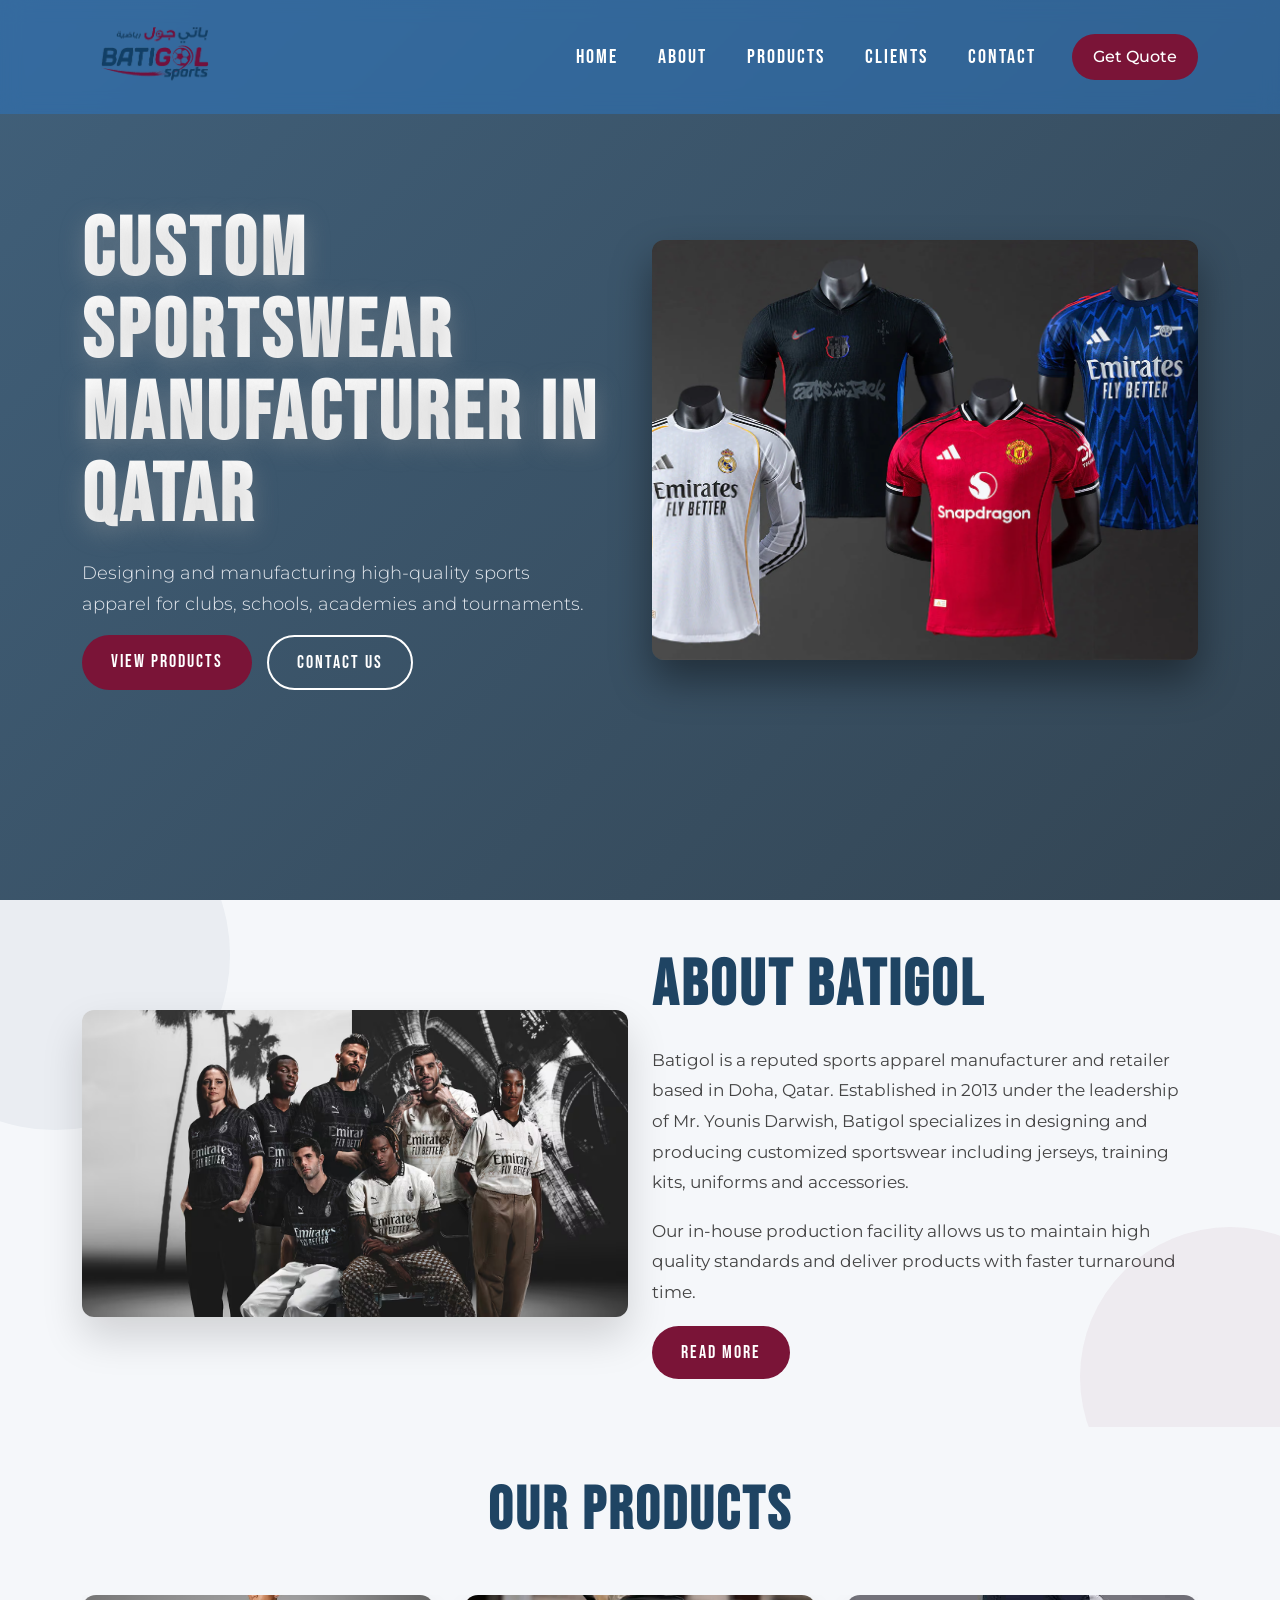
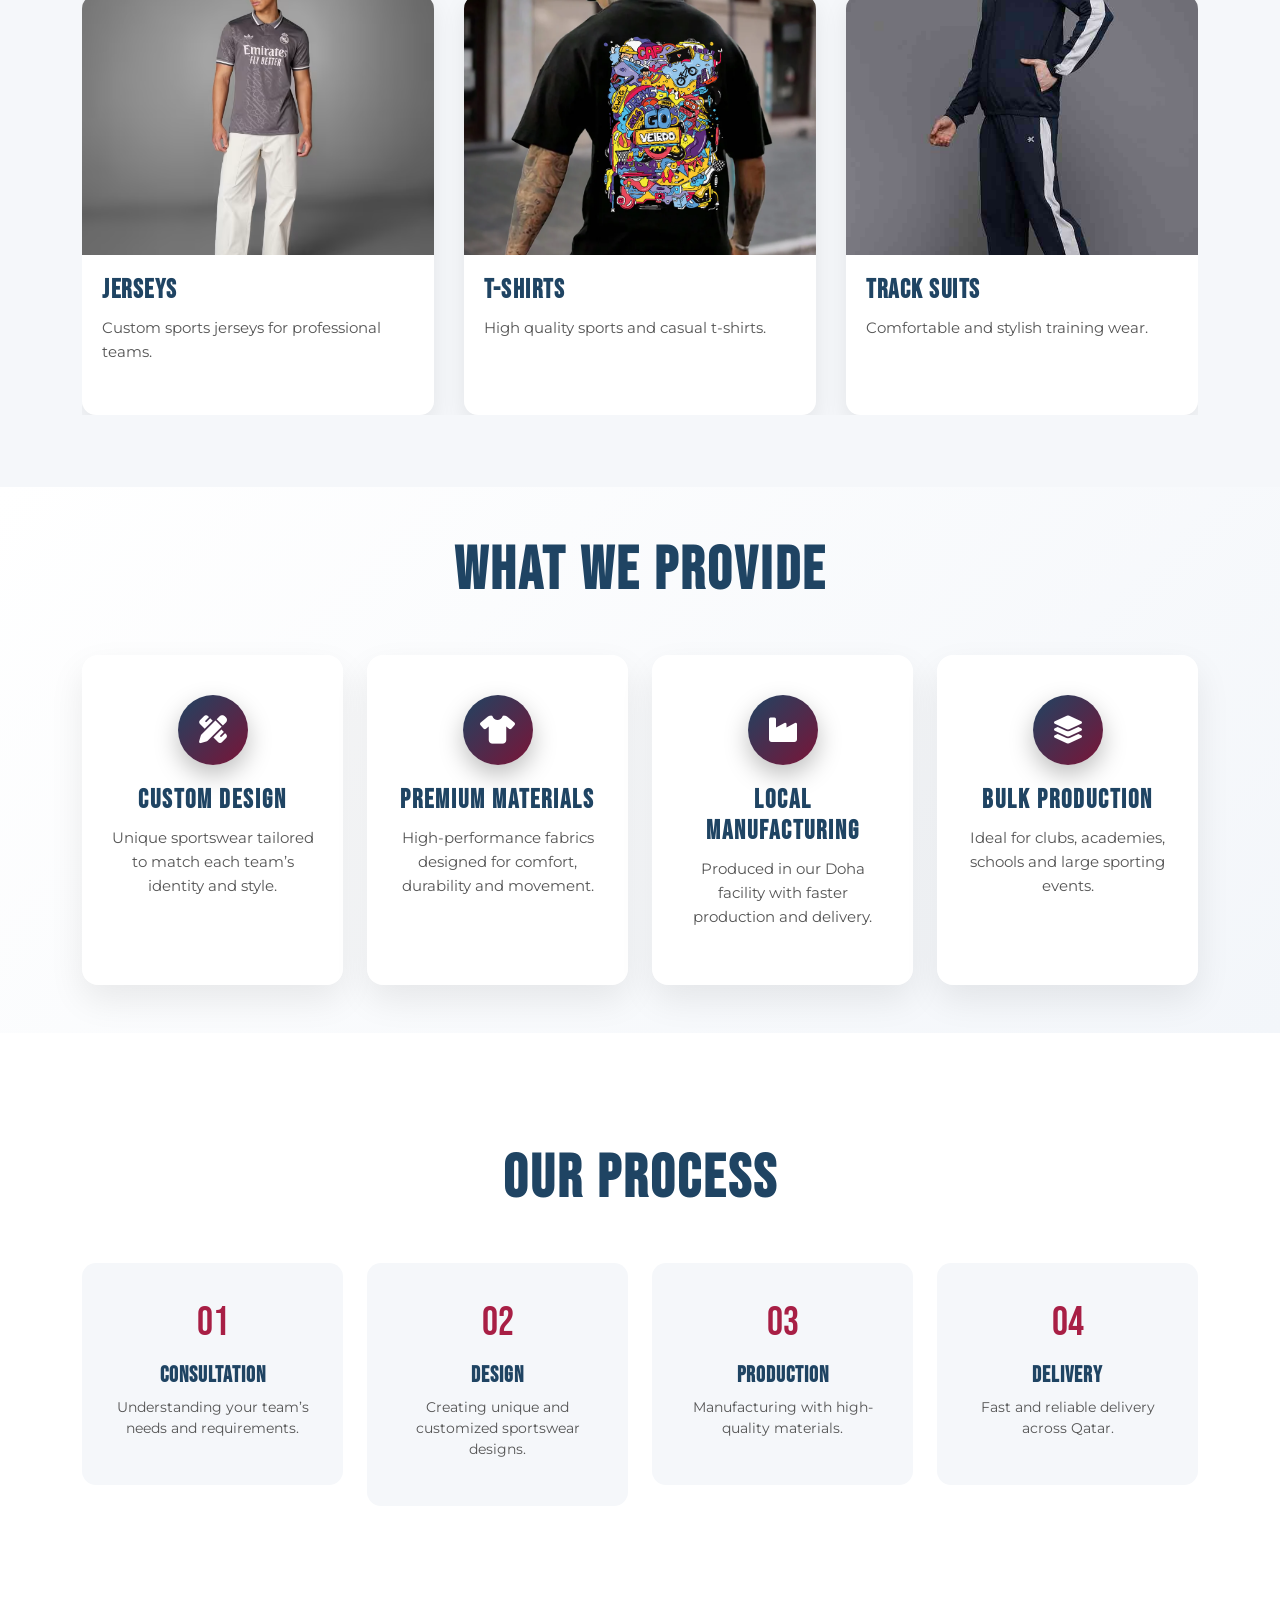
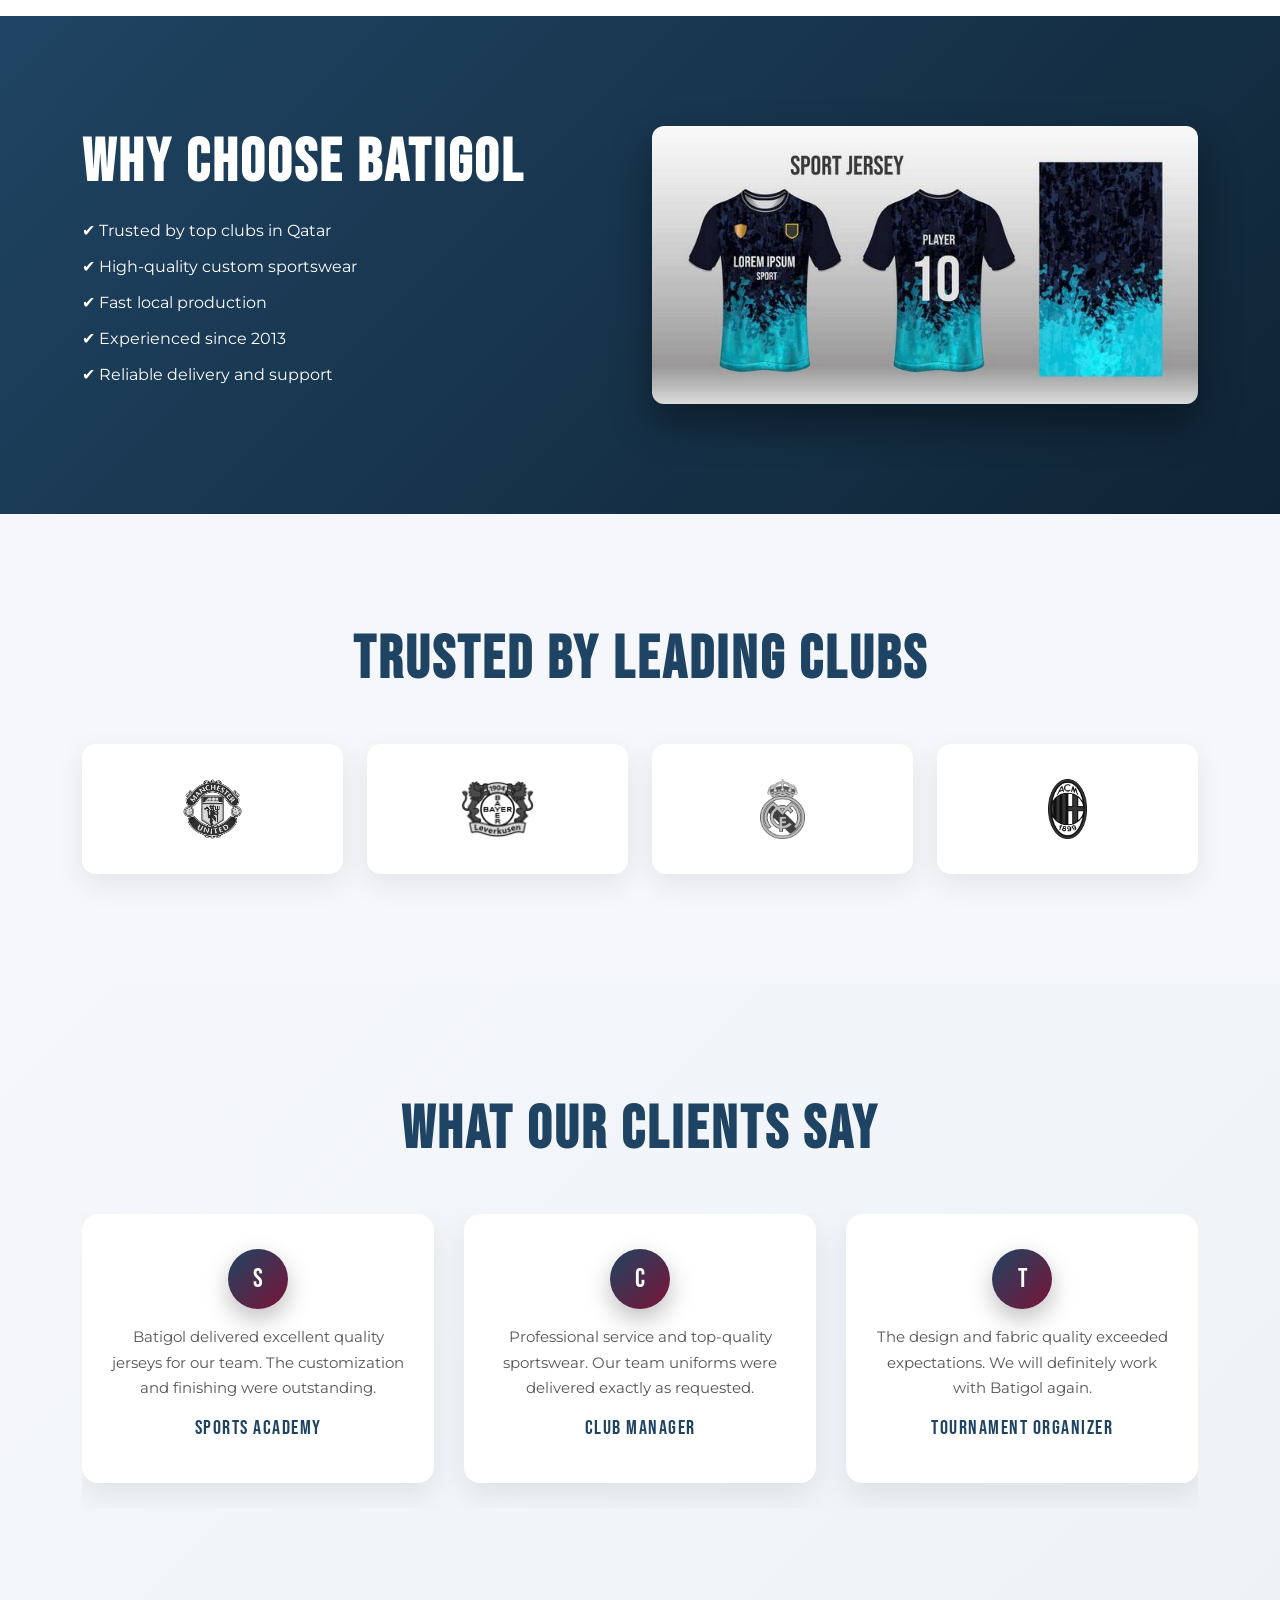
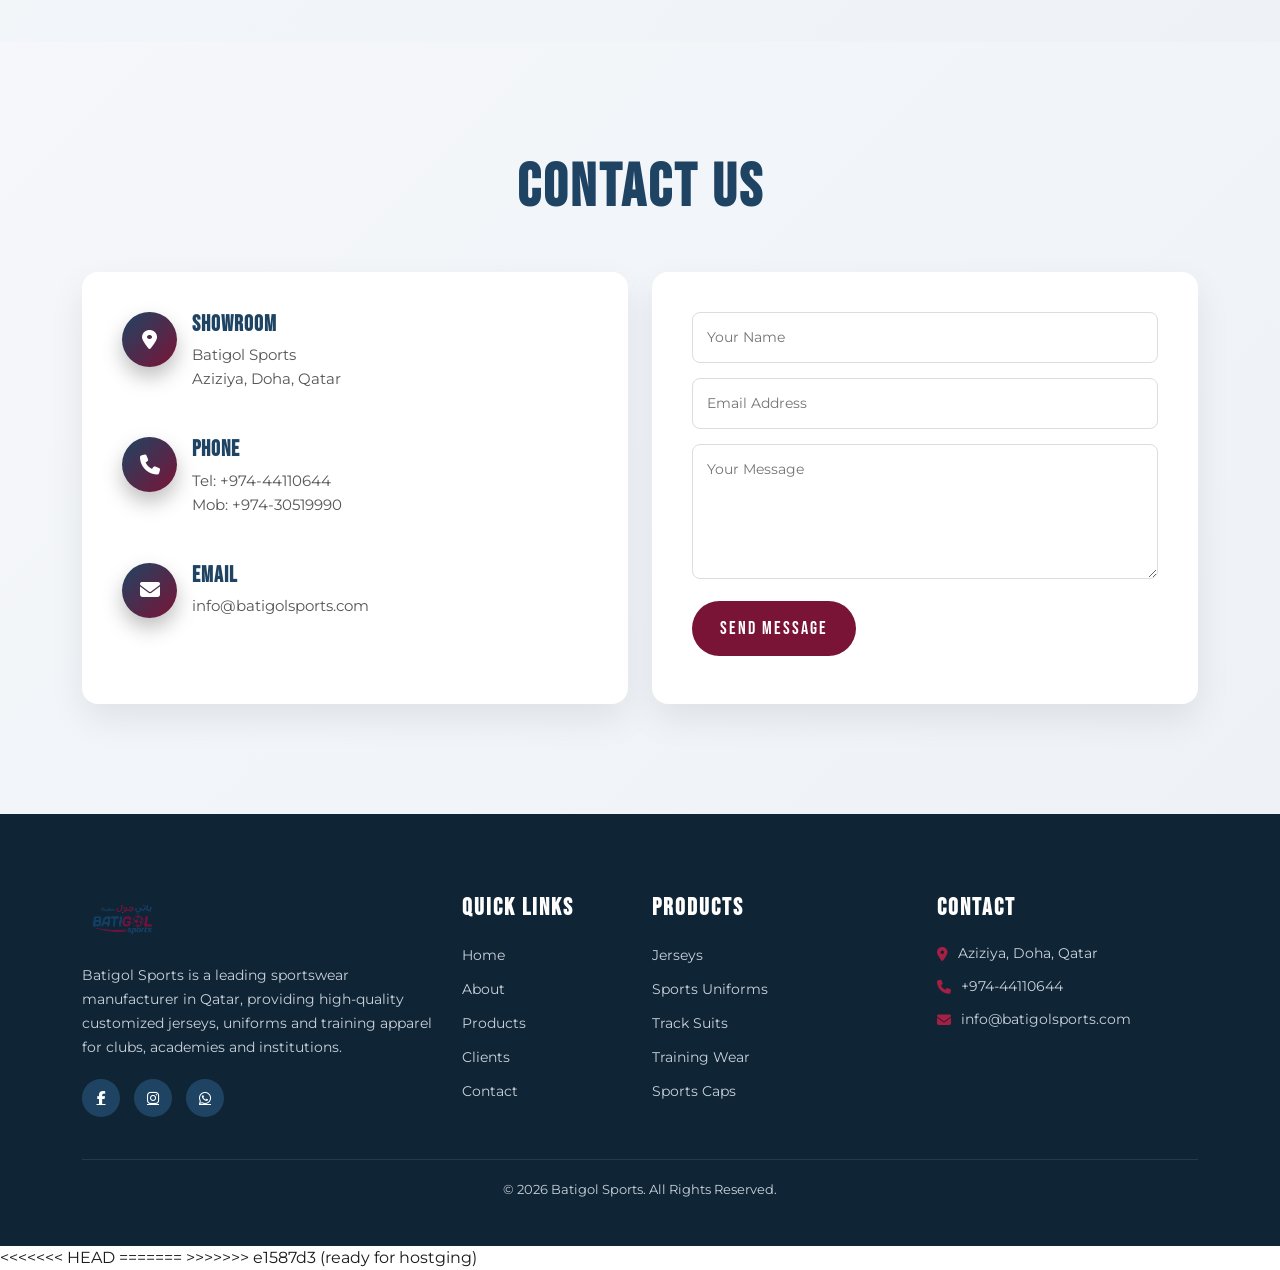
==== index.html @ 864acc71 "full website upload" ====
<!DOCTYPE html>
<html lang="en">

<head>
    <meta charset="UTF-8">
    <meta name="viewport" content="width=device-width, initial-scale=1.0">
    <title>Batigol Sports</title>

    <link href="https://cdn.jsdelivr.net/npm/bootstrap@5.3.2/dist/css/bootstrap.min.css" rel="stylesheet">
    <link href="https://unpkg.com/aos@2.3.4/dist/aos.css" rel="stylesheet">
    <link rel="stylesheet" href="index.css">
    <link rel="stylesheet" href="https://cdnjs.cloudflare.com/ajax/libs/font-awesome/6.5.0/css/all.min.css">
    <link rel="stylesheet" href="https://cdnjs.cloudflare.com/ajax/libs/OwlCarousel2/2.3.4/assets/owl.carousel.min.css">
<link rel="stylesheet" href="https://cdnjs.cloudflare.com/ajax/libs/OwlCarousel2/2.3.4/assets/owl.theme.default.min.css">
    <link href="https://fonts.googleapis.com/css2?family=Bebas+Neue&family=Montserrat:wght@300;400;500;600&display=swap" rel="stylesheet">
</head>

<body>

    <nav class="navbar navbar-expand-lg navbar-dark fixed-top custom-navbar">

	<div class="container">

		<a class="navbar-brand" href="#">
			<img src="images/batigol-logo.png" alt="Batigol Sports" class="logo">
		</a>

		<button class="navbar-toggler" type="button" data-bs-toggle="collapse" data-bs-target="#navMenu">
			<span class="navbar-toggler-icon"></span>
		</button>

		<div class="collapse navbar-collapse" id="navMenu">

			<ul class="navbar-nav ms-auto align-items-lg-center">

				<li class="nav-item">
					<a class="nav-link" href="index.html">Home</a>
				</li>

				<li class="nav-item">
					<a class="nav-link" href="about.html">About</a>
				</li>

				<li class="nav-item">
					<a class="nav-link" href="products.html">Products</a>
				</li>

				<li class="nav-item">
					<a class="nav-link" href="clients.html">Clients</a>
				</li>

				<li class="nav-item">
					<a class="nav-link" href="contact.html">Contact</a>
				</li>

				<li class="nav-item ms-lg-3">
					<a class="btn quote-btn" href="products.html">Get Quote</a>
				</li>

			</ul>

		</div>

	</div>

</nav>



<section class="hero">

	<div class="hero-overlay"></div>

	<div class="container hero-container">

		<div class="row align-items-center">

			<div class="col-lg-6 hero-text" data-aos="fade-right">

				<h1>Custom Sportswear Manufacturer in Qatar</h1>

				<p>
					Designing and manufacturing high-quality sports apparel
					for clubs, schools, academies and tournaments.
				</p>

				<div class="hero-buttons">
					<a class="btn hero-btn">View Products</a>
					<a class="btn hero-btn-outline">Contact Us</a>
				</div>

			</div>

			<div class="col-lg-6 hero-slider" data-aos="fade-left">

				<div class="slider">

					<img src="images/jersey1.webp" class="slide active">
					<img src="images/jersey2.jpg" class="slide">
					<img src="images/jersey3.jpg" class="slide">

				</div>

			</div>

		</div>

	</div>

</section>

 <section class="about py-5">

	<div class="container">

		<div class="row align-items-center">

			<div class="col-lg-6 about-image" data-aos="fade-right">

				<div class="image-wrapper">
					<img src="images/about.avif" class="img-fluid">
				</div>

			</div>

			<div class="col-lg-6 about-content" data-aos="fade-left">

				<h2 class="about-title">About Batigol</h2>

				<p>
					Batigol is a reputed sports apparel manufacturer and retailer
					based in Doha, Qatar. Established in 2013 under the leadership
					of Mr. Younis Darwish, Batigol specializes in designing and
					producing customized sportswear including jerseys, training
					kits, uniforms and accessories.
				</p>

				<p>
					Our in-house production facility allows us to maintain high
					quality standards and deliver products with faster turnaround time.
				</p>

				<a class="btn about-btn">Read More</a>

			</div>

		</div>

	</div>

</section>
 <section class="products py-5">

	<div class="container">

		<h2 class="products-title text-center mb-5" data-aos="fade-up">
			Our Products
		</h2>

		<div class="owl-carousel products-carousel">

			<div class="product-card">
				<img src="images/jersy.avif">
				<div class="product-info">
					<h5>Jerseys</h5>
					<p>Custom sports jerseys for professional teams.</p>
				</div>
			</div>

			<div class="product-card">
				<img src="images/tshirt.webp">
				<div class="product-info">
					<h5>T-Shirts</h5>
					<p>High quality sports and casual t-shirts.</p>
				</div>
			</div>

			<div class="product-card">
				<img src="images/tracksuits.jpg">
				<div class="product-info">
					<h5>Track Suits</h5>
					<p>Comfortable and stylish training wear.</p>
				</div>
			</div>

			<div class="product-card">
				<img src="images/caps.webp">
				<div class="product-info">
					<h5>Caps</h5>
					<p>Stylish sports caps for teams and events.</p>
				</div>
			</div>

			<div class="product-card">
				<img src="images/trainingwear.webp">
				<div class="product-info">
					<h5>Training Wear</h5>
					<p>Performance training gear for athletes.</p>
				</div>
			</div>

			<div class="product-card">
				<img src="images/uniform.jpg">
				<div class="product-info">
					<h5>Sports Uniforms</h5>
					<p>Fully customized uniforms for clubs and schools.</p>
				</div>
			</div>

		</div>

	</div>

</section>

 <section class="services py-5">

	<div class="container">

		<h2 class="services-title text-center mb-5" data-aos="fade-up">What We Provide</h2>

		<div class="row g-4">

			<div class="col-lg-3 col-md-6" data-aos="zoom-in">
				<div class="service-card">

					<div class="service-icon">
						<i class="fa-solid fa-pencil-ruler"></i>
					</div>

					<h5>Custom Design</h5>

					<p>
						Unique sportswear tailored to match each team’s
						identity and style.
					</p>

				</div>
			</div>


			<div class="col-lg-3 col-md-6" data-aos="zoom-in" data-aos-delay="100">
				<div class="service-card">

					<div class="service-icon">
						<i class="fa-solid fa-shirt"></i>
					</div>

					<h5>Premium Materials</h5>

					<p>
						High-performance fabrics designed for comfort,
						durability and movement.
					</p>

				</div>
			</div>


			<div class="col-lg-3 col-md-6" data-aos="zoom-in" data-aos-delay="200">
				<div class="service-card">

					<div class="service-icon">
						<i class="fa-solid fa-industry"></i>
					</div>

					<h5>Local Manufacturing</h5>

					<p>
						Produced in our Doha facility with faster
						production and delivery.
					</p>

				</div>
			</div>


			<div class="col-lg-3 col-md-6" data-aos="zoom-in" data-aos-delay="300">
				<div class="service-card">

					<div class="service-icon">
						<i class="fa-solid fa-layer-group"></i>
					</div>

					<h5>Bulk Production</h5>

					<p>
						Ideal for clubs, academies, schools and
						large sporting events.
					</p>

				</div>
			</div>

		</div>

	</div>

</section>



<section class="process">

	<div class="container">

		<h2 class="process-title text-center mb-5" data-aos="fade-up">
			Our Process
		</h2>

		<div class="row g-4 text-center">

			<div class="col-lg-3 col-md-6" data-aos="fade-up">
				<div class="process-step">
					<div class="step-number">01</div>
					<h5>Consultation</h5>
					<p>Understanding your team’s needs and requirements.</p>
				</div>
			</div>

			<div class="col-lg-3 col-md-6" data-aos="fade-up" data-aos-delay="100">
				<div class="process-step">
					<div class="step-number">02</div>
					<h5>Design</h5>
					<p>Creating unique and customized sportswear designs.</p>
				</div>
			</div>

			<div class="col-lg-3 col-md-6" data-aos="fade-up" data-aos-delay="200">
				<div class="process-step">
					<div class="step-number">03</div>
					<h5>Production</h5>
					<p>Manufacturing with high-quality materials.</p>
				</div>
			</div>

			<div class="col-lg-3 col-md-6" data-aos="fade-up" data-aos-delay="300">
				<div class="process-step">
					<div class="step-number">04</div>
					<h5>Delivery</h5>
					<p>Fast and reliable delivery across Qatar.</p>
				</div>
			</div>

		</div>

	</div>

</section>
<section class="why-us">

	<div class="container">

		<div class="row align-items-center">

			<div class="col-lg-6" data-aos="fade-right">

				<h2 class="why-title">Why Choose Batigol</h2>

				<ul class="why-list">

					<li>✔ Trusted by top clubs in Qatar</li>
					<li>✔ High-quality custom sportswear</li>
					<li>✔ Fast local production</li>
					<li>✔ Experienced since 2013</li>
					<li>✔ Reliable delivery and support</li>

				</ul>

			</div>

			<div class="col-lg-6" data-aos="fade-left">

				<img src="images/why.jpg" class="img-fluid why-img">

			</div>

		</div>

	</div>

</section>


<section class="clients">

	<div class="container">

		<h2 class="clients-title text-center mb-5" data-aos="fade-up">
			Trusted By Leading Clubs
		</h2>

		<div class="row g-md-4 g-2 justify-content-center">

			<div class="col-lg-3 col-md-4 col-6" data-aos="zoom-in">
				<div class="client-card">
					<img src="images/mun.png" alt="Al Sadd">
				</div>
			</div>

			<div class="col-lg-3 col-md-4 col-6" data-aos="zoom-in" data-aos-delay="100">
				<div class="client-card">
					<img src="images/blksn.png" alt="Al Rayyan">
				</div>
			</div>

			<div class="col-lg-3 col-md-4 col-6" data-aos="zoom-in" data-aos-delay="200">
				<div class="client-card">
					<img src="images/rma.webp" alt="Al Hilal">
				</div>
			</div>

			<div class="col-lg-3 col-md-4 col-6" data-aos="zoom-in" data-aos-delay="300">
				<div class="client-card">
					<img src="images/acm.png" alt="Al Khor">
				</div>
			</div>

		</div>

	</div>

</section>



<section class="testimonials">

	<div class="container">

		<h2 class="testimonials-title text-center mb-5" data-aos="fade-up">
			What Our Clients Say
		</h2>

		<div class="owl-carousel testimonials-carousel">

			<div class="testimonial-card">
				<div class="profile">S</div>
				<p>
					Batigol delivered excellent quality jerseys for our team.
					The customization and finishing were outstanding.
				</p>
				<h6>Sports Academy</h6>
			</div>

			<div class="testimonial-card">
				<div class="profile">C</div>
				<p>
					Professional service and top-quality sportswear.
					Our team uniforms were delivered exactly as requested.
				</p>
				<h6>Club Manager</h6>
			</div>

			<div class="testimonial-card">
				<div class="profile">T</div>
				<p>
					The design and fabric quality exceeded expectations.
					We will definitely work with Batigol again.
				</p>
				<h6>Tournament Organizer</h6>
			</div>

			<div class="testimonial-card">
				<div class="profile">A</div>
				<p>
					Fast production and great communication throughout
					the process. Our academy jerseys look amazing.
				</p>
				<h6>Academy Director</h6>
			</div>

			<div class="testimonial-card">
				<div class="profile">F</div>
				<p>
					Batigol understands what athletes need. Comfortable
					and durable sportswear for competitive teams.
				</p>
				<h6>Football Coach</h6>
			</div>

			<div class="testimonial-card">
				<div class="profile">S</div>
				<p>
					Excellent customization options and high quality
					materials. Highly recommended for sports teams.
				</p>
				<h6>School Sports Coordinator</h6>
			</div>

		</div>

	</div>

</section>



    <section class="contact-section">

	<div class="container">

		<h2 class="contact-title text-center mb-5" data-aos="fade-up">
			Contact Us
		</h2>

		<div class="row g-md-4 g-2 align-items-stretch">

			<div class="col-lg-6" data-aos="fade-right">

				<div class="contact-info">

					<div class="contact-item">
						<div class="contact-icon">
							<i class="fa-solid fa-location-dot"></i>
						</div>

						<div>
							<h5>Showroom</h5>
							<p>
								Batigol Sports<br>
								Aziziya, Doha, Qatar
							</p>
						</div>
					</div>


					<div class="contact-item">
						<div class="contact-icon">
							<i class="fa-solid fa-phone"></i>
						</div>

						<div>
							<h5>Phone</h5>
							<p>
								Tel: +974-44110644<br>
								Mob: +974-30519990
							</p>
						</div>
					</div>


					<div class="contact-item">
						<div class="contact-icon">
							<i class="fa-solid fa-envelope"></i>
						</div>

						<div>
							<h5>Email</h5>
							<p>info@batigolsports.com</p>
						</div>
					</div>

				</div>

			</div>



			<div class="col-lg-6" data-aos="fade-left">

				<div class="contact-form">

					<form>

						<input type="text" placeholder="Your Name" required>

						<input type="email" placeholder="Email Address" required>

						<textarea rows="5" placeholder="Your Message"></textarea>

						<button type="submit" class="contact-btn">
							Send Message
						</button>

					</form>

				</div>

			</div>

		</div>

	</div>

</section>




<footer class="site-footer">

	<div class="container">

		<div class="row g-4">

			<div class="col-lg-4 col-md-6">

				<div class="footer-brand">

					<img src="images/batigol-logo.png" class="footer-logo">

					<p>
						Batigol Sports is a leading sportswear manufacturer in Qatar,
						providing high-quality customized jerseys, uniforms and
						training apparel for clubs, academies and institutions.
					</p>

					<div class="footer-social">

						<a href="#"><i class="fa-brands fa-facebook-f"></i></a>
						<a href="#"><i class="fa-brands fa-instagram"></i></a>
						<a href="#"><i class="fa-brands fa-whatsapp"></i></a>

					</div>

				</div>

			</div>



			<div class="col-lg-2 col-md-6">

				<h4 class="footer-title">Quick Links</h4>

				<ul class="footer-links">

					<li><a href="#">Home</a></li>
					<li><a href="#">About</a></li>
					<li><a href="#">Products</a></li>
					<li><a href="#">Clients</a></li>
					<li><a href="#">Contact</a></li>

				</ul>

			</div>



			<div class="col-lg-3 col-md-6">

				<h4 class="footer-title">Products</h4>

				<ul class="footer-links">

					<li><a href="#">Jerseys</a></li>
					<li><a href="#">Sports Uniforms</a></li>
					<li><a href="#">Track Suits</a></li>
					<li><a href="#">Training Wear</a></li>
					<li><a href="#">Sports Caps</a></li>

				</ul>

			</div>



			<div class="col-lg-3 col-md-6">

				<h4 class="footer-title">Contact</h4>

				<ul class="footer-contact">

					<li>
						<i class="fa-solid fa-location-dot"></i>
						Aziziya, Doha, Qatar
					</li>

					<li>
						<i class="fa-solid fa-phone"></i>
						+974-44110644
					</li>

					<li>
						<i class="fa-solid fa-envelope"></i>
						info@batigolsports.com
					</li>

				</ul>

			</div>

		</div>



		<div class="footer-bottom">

			<p>
				© 2026 Batigol Sports. All Rights Reserved.
			</p>

		</div>

	</div>

</footer>





<<<<<<< HEAD

=======
>>>>>>> e1587d3 (ready for hostging)
<script>

	let lastScroll = 0;
	const navbar = document.querySelector(".custom-navbar");

	window.addEventListener("scroll", () => {

		let currentScroll = window.pageYOffset;

		// Add background on scroll
		if(currentScroll > 50){
			navbar.classList.add("scrolled");
		}else{
			navbar.classList.remove("scrolled");
		}

		// Only hide navbar on desktop
		if(window.innerWidth > 992){

			if(currentScroll > lastScroll){
				navbar.style.top = "-100px";
			}else{
				navbar.style.top = "0";
			}

		}else{
			// Always show navbar on mobile
			navbar.style.top = "0";
		}

		lastScroll = currentScroll;

	});

</script>
<script src="https://unpkg.com/aos@2.3.4/dist/aos.js"></script>
<script src="https://code.jquery.com/jquery-3.6.0.min.js"></script>
<script src="https://cdn.jsdelivr.net/npm/bootstrap@5.3.3/dist/js/bootstrap.bundle.min.js"></script>


<script src="https://cdnjs.cloudflare.com/ajax/libs/OwlCarousel2/2.3.4/owl.carousel.min.js"></script>

<script src="index.js"></script>
<script>
AOS.init({
duration:1000,
once:true
});
</script>

</body>

</html>
---- index.css ----
html{
scroll-behavior:smooth;
}
body{
animation:fadein 1s ease;
overflow-x: hidden;
}

@keyframes fadein{
from{opacity:0}
to{opacity:1}
}
body{
	font-family:'Montserrat',sans-serif;
	color:#1a1a1a;
}

h1,h2,h3,h4,h5{
	font-family:'Poppins',sans-serif;
	font-weight:700;
	letter-spacing:0.5px;
}

/* nav */



/* Fix navbar toggler visibility */
.navbar-toggler {
    border-color: rgba(255, 255, 255, 0.6);
}

.navbar-toggler-icon {
    background-image: url("data:image/svg+xml,%3csvg xmlns='http://www.w3.org/2000/svg' viewBox='0 0 30 30'%3e%3cpath stroke='rgba%28255,255,255,0.9%29' stroke-linecap='round' stroke-miterlimit='10' stroke-width='2' d='M4 7h22M4 15h22M4 23h22'/%3e%3c/svg%3e");
}

.navbar-toggler:focus {
    box-shadow: 0 0 0 2px rgba(168, 31, 69, 0.5);
    outline: none;
}

.custom-navbar{
	padding:2px 0;
	background:rgba(44, 118, 192, 0.53);
	backdrop-filter:blur(10px);
	transition:top 0.4s ease, background 0.3s ease;
	position:fixed;
	width:100%;
	z-index:1000;
	top:0;
}

.logo{
	height:100px;
	width:auto;
	transition:0.3s ease;
}

@media (max-width:992px){
	.logo{
		height:55px;
	}
	nav{
		width: 100vw !important;
	}
}

@media (max-width:576px){
	.logo{
		height:45px;
	}
}
@media (max-width:992px){

	.navbar-nav{
		align-items:flex-start !important;
	}

	.nav-link{
		margin:10px 0;
		font-size:18px;
	}
}
.logo:hover{
	transform:scale(1.05);
}
.custom-navbar.scrolled{
	box-shadow:0 10px 30px rgba(0,0,0,0.25);
	background:#0f2435;
}

.nav-link{
	color:white !important;
	font-weight:500;
	margin:0 12px;
	position:relative;
	letter-spacing:0.5px;
}
.nav-link{
	font-family:'Bebas Neue',sans-serif;
	font-size:20px;
	letter-spacing:2px;
}
.hero-btn,
.hero-btn-outline{
	font-family:'Bebas Neue',sans-serif;
	font-size:18px;
	letter-spacing:2px;
	padding:14px 32px;
}
@media (max-width:992px){

	.hero-text h1{
		font-size:52px;
		letter-spacing:2px;
	}

	.hero-text p{
		font-size:16px;
	}

}
.nav-link::after{
	content:"";
	position:absolute;
	width:0%;
	height:2px;
	left:50%;
	bottom:-6px;
	background:#A81F45;
	transition:all 0.35s ease;
	transform:translateX(-50%);
}

.nav-link:hover::after{
	width:100%;
}

.nav-link:hover{
	color:#A81F45 !important;
}

.quote-btn{
	background:#7A1437;
	color:white;
	padding:10px 20px;
	border-radius:30px;
	font-weight:500;
	transition:0.3s;
}

.quote-btn:hover{
	background:#A81F45;
	transform:translateY(-2px);
	box-shadow:0 8px 20px rgba(0,0,0,0.25);
}

/* her0 */

.hero{
	height:100vh;
	background:url("images/stadium.jpg") center/cover no-repeat;
	position:relative;
	display:flex;
	align-items:center;
	color:white;
	overflow:hidden;
}

@media (max-width:768px) {
	.hero{
	height:100%;


	padding-top: 6rem;
	padding-bottom: 2rem;

	}
	
}

.hero-overlay{
	position:absolute;
	inset:0;
	background:linear-gradient(135deg,#1F4463,#0f2435);
	opacity:0.85;
}

.hero-container{
	position:relative;
	z-index:2;
}

.hero-text h1{
	font-family:'Bebas Neue',sans-serif;
	font-size:82px;
	letter-spacing:4px;
	line-height:1;
	margin-bottom:20px;
	background:linear-gradient(90deg,#ffffff,#ffffff);
	-webkit-background-clip:text;
	-webkit-text-fill-color:transparent;
	text-shadow:0 8px 25px rgba(163, 163, 163, 0.4);
}
.hero-text p{
	font-size:18px;
	line-height:1.7;
	color:#e4e8ee;
	max-width:520px;
	font-weight:300;
}
.hero-buttons{
	display:flex;
	gap:15px;
}

.hero-btn{
	background:#7A1437;
	color:white;
	padding:12px 28px;
	border-radius:30px;
	transition:0.3s;
}

.hero-btn:hover{
	background:#A81F45;
	transform:translateY(-3px);
}

.hero-btn-outline{
	border:2px solid white;
	padding:12px 28px;
	border-radius:30px;
	color:white;
}

.hero-btn-outline:hover{
	background:white;
	color:#1F4463;
}

/* Slider */

.hero-slider{
	position:relative;
	height:420px;
}

.slider{
	position:relative;
	height:100%;
}

.slide{
	position:absolute;
	width:100%;
	height:100%;
	object-fit:cover;
	border-radius:12px;
	opacity:0;
	transform:translateX(100px);
	transition:all 1s ease;
	box-shadow:0 20px 40px rgba(0,0,0,0.4);
}

.slide.active{
	opacity:1;
	transform:translateX(0);
}

/* Mobile */

@media (max-width:992px){

	.hero-text{
		text-align:center;
		margin-bottom:40px;
	}

	.hero-text h1{
		font-size:36px;
	}

	.hero-buttons{
		justify-content:center;
	}

	.hero-slider{
		height:320px;
	}

}

.about{
	background:#F5F7FA;
	position:relative;
	overflow:hidden;
	padding:100px 0;
}

.about::before{
	content:"";
	position:absolute;
	width:350px;
	height:350px;
	background:#1F4463;
	opacity:0.05;
	border-radius:50%;
	top:-120px;
	left:-120px;
}

.about::after{
	content:"";
	position:absolute;
	width:300px;
	height:300px;
	background:#7A1437;
	opacity:0.05;
	border-radius:50%;
	bottom:-100px;
	right:-100px;
}

/* Heading */

.about-title{
	font-family:'Bebas Neue',sans-serif;
	font-size:64px;
	letter-spacing:3px;
	color:#1F4463;
	margin-bottom:20px;
}

/* Paragraph */

.about-content p{
	font-family:'Montserrat',sans-serif;
	font-size:17px;
	line-height:1.8;
	color:#444;
	margin-bottom:18px;
}

/* Button */

.about-btn{
	background:#7A1437;
	color:white;
	padding:12px 28px;
	border-radius:30px;
	font-family:'Bebas Neue',sans-serif;
	letter-spacing:2px;
	font-size:18px;
	transition:0.3s;
}

.about-btn:hover{
	background:#A81F45;
	transform:translateY(-3px);
	box-shadow:0 10px 25px rgba(0,0,0,0.2);
}

/* Image styling */

.image-wrapper{
	position:relative;
	border-radius:12px;
	overflow:hidden;
	box-shadow:0 20px 40px rgba(0,0,0,0.15);
}

.image-wrapper img{
	width:100%;
	transition:0.5s;
}

.image-wrapper:hover img{
	transform:scale(1.08);
}

/* Decorative frame */

.image-wrapper::before{
	content:"";
	position:absolute;
	border:4px solid #7A1437;
	width:100%;
	height:100%;
	top:15px;
	left:15px;
	z-index:-1;
	border-radius:12px;
}

/* Responsive */

@media (max-width:992px){

	.about-title{
		font-size:48px;
		text-align:center;
	}

	.about-content{
		text-align:center;
		margin-top:30px;
	}

}
.products{
	background:#F5F7FA;
	padding:110px 0;
	overflow:hidden;
}

.products-title{
	font-family:'Bebas Neue',sans-serif;
	font-size:60px;
	letter-spacing:3px;
	color:#1F4463;
}

.products-slider{
	width:100%;
	overflow:hidden;
}
.products-carousel .item{
	height:100%;
}

.product-card{
	background:white;
	border-radius:14px;
	overflow:hidden;
	height:420px;
	box-shadow:0 10px 25px rgba(0,0,0,0.08);
	transition:all 0.4s ease;
}

.product-card:hover{
	transform:translateY(-12px);
	box-shadow:0 25px 50px rgba(0,0,0,0.18);
}

.product-card img{
	width:100%;
	height:260px;
	object-fit:cover;
}

.product-info{
	padding:20px;
}

.product-info h5{
	font-family:'Bebas Neue',sans-serif;
	font-size:26px;
	letter-spacing:1.5px;
	color:#1F4463;
}

.product-info p{
	font-family:'Montserrat',sans-serif;
	font-size:15px;
	color:#555;
	line-height:1.6;
}
.products-track{
	display:flex;
	gap:30px;
	transition:transform 0.8s ease;
}

.product-card{
	min-width:calc(33.333% - 20px);
	background:white;
	border-radius:14px;
	overflow:hidden;
	height:420px;
	box-shadow:0 10px 25px rgba(0,0,0,0.08);
	transition:all 0.4s ease;
	position:relative;
}

.product-card:hover{
	transform:translateY(-12px);
	box-shadow:0 25px 50px rgba(0,0,0,0.18);
}

.product-card img{
	width:100%;
	height:260px;
	object-fit:cover;
	transition:0.5s;
}

.product-card:hover img{
	transform:scale(1.08);
}

.product-info{
	padding:20px;
}

.product-info h5{
	font-family:'Bebas Neue',sans-serif;
	font-size:26px;
	letter-spacing:1.5px;
	color:#1F4463;
	margin-bottom:10px;
}

.product-info p{
	font-family:'Montserrat',sans-serif;
	font-size:15px;
	color:#555;
	line-height:1.6;
}

/* decorative glow */

.product-card::after{
	content:"";
	position:absolute;
	width:150px;
	height:150px;
	background:#7A1437;
	filter:blur(90px);
	opacity:0;
	right:-40px;
	top:-40px;
	transition:0.4s;
}

.product-card:hover::after{
	opacity:0.35;
}
@media (max-width:992px){

	.product-card{
		min-width:calc(50% - 15px);
		height:400px;
	}

}

@media (max-width:576px){

	.product-card{
		min-width:100%;
		height:380px;
	}

	.products-title{
		font-size:42px;
	}

}

/* service s */
.services{
	background:linear-gradient(135deg,#ffffff,#f3f6fa);
	padding:110px 0;
	position:relative;
	overflow:hidden;
}

.services-title{
	font-family:'Bebas Neue',sans-serif;
	font-size:60px;
	letter-spacing:3px;
	color:#1F4463;
}

.service-card{
	background:white;
	padding:40px 25px;
	border-radius:16px;
	text-align:center;
	height:100%;
	position:relative;
	box-shadow:0 15px 35px rgba(0,0,0,0.08);
	transition:all 0.4s ease;
	overflow:hidden;
}

.service-card:hover{
	transform:translateY(-12px);
	box-shadow:0 25px 55px rgba(0,0,0,0.18);
}

/* icon */

.service-icon{
	width:70px;
	height:70px;
	margin:0 auto 20px auto;
	display:flex;
	align-items:center;
	justify-content:center;
	border-radius:50%;
	background:linear-gradient(135deg,#1F4463,#7A1437);
	color:white;
	font-size:28px;
	box-shadow:0 10px 25px rgba(0,0,0,0.25);
	transition:0.4s;
}

.service-card:hover .service-icon{
	transform:rotate(10deg) scale(1.1);
}

/* title */

.service-card h5{
	font-family:'Bebas Neue',sans-serif;
	font-size:26px;
	letter-spacing:2px;
	color:#1F4463;
	margin-bottom:10px;
}

/* text */

.service-card p{
	font-family:'Montserrat',sans-serif;
	font-size:15px;
	color:#555;
	line-height:1.6;
}

/* glow effect */

.service-card::after{
	content:"";
	position:absolute;
	width:160px;
	height:160px;
	background:#7A1437;
	filter:blur(90px);
	opacity:0;
	top:-50px;
	right:-50px;
	transition:0.4s;
}

.service-card:hover::after{
	opacity:0.35;
}

/* process  */
.process{
	padding:110px 0;
	background:#ffffff;
}

.process-title{
	font-family:'Bebas Neue',sans-serif;
	font-size:60px;
	letter-spacing:3px;
	color:#1F4463;
}

.process-step{
	padding:30px;
	border-radius:14px;
	background:#f5f7fa;
	transition:0.4s;
	position:relative;
}

.process-step:hover{
	transform:translateY(-10px);
	box-shadow:0 20px 40px rgba(0,0,0,0.15);
}

.step-number{
	font-family:'Bebas Neue',sans-serif;
	font-size:40px;
	color:#A81F45;
	margin-bottom:10px;
}

.process-step h5{
	font-family:'Bebas Neue',sans-serif;
	font-size:22px;
	letter-spacing:1px;
	color:#1F4463;
}

.process-step p{
	font-family:'Montserrat',sans-serif;
	font-size:14px;
	color:#555;
}
/* whyus  */
.why-us{
	padding:110px 0;
	background:linear-gradient(135deg,#1F4463,#0f2435);
	color:white;
}

.why-title{
	font-family:'Bebas Neue',sans-serif;
	font-size:60px;
	letter-spacing:3px;
	margin-bottom:20px;
}

.why-list{
	list-style:none;
	padding:0;
}

.why-list li{
	font-family:'Montserrat',sans-serif;
	font-size:16px;
	margin-bottom:12px;
}

.why-img{
	border-radius:12px;
	box-shadow:0 20px 40px rgba(0,0,0,0.4);
}

/* trusin */

.clients{
	background:#f5f7fa;
	padding:110px 0;
	position:relative;
	overflow:hidden;
}

.clients-title{
	font-family:'Bebas Neue',sans-serif;
	font-size:60px;
	letter-spacing:3px;
	color:#1F4463;
}

/* client cards */

.client-card{
	background:white;
	padding:35px;
	border-radius:14px;
	height:130px;
	display:flex;
	align-items:center;
	justify-content:center;
	box-shadow:0 10px 30px rgba(0,0,0,0.08);
	transition:all 0.4s ease;
	position:relative;
	overflow:hidden;
}

.client-card img{
	max-width:100%;
	max-height:60px;
	filter:grayscale(100%);
	transition:0.4s;
}

/* hover effects */

.client-card:hover{
	transform:translateY(-10px);
	box-shadow:0 20px 45px rgba(0,0,0,0.18);
}

.client-card:hover img{
	filter:grayscale(0%);
	transform:scale(1.1);
}

/* glow */

.client-card::after{
	content:"";
	position:absolute;
	width:160px;
	height:160px;
	background:#7A1437;
	filter:blur(90px);
	opacity:0;
	top:-40px;
	right:-40px;
	transition:0.4s;
}

.client-card:hover::after{
	opacity:0.35;
}

/* testi  */

.testimonials{
	padding:110px 0;
	background:linear-gradient(135deg,#f5f7fa,#eef2f7);
	overflow:hidden;
}

.testimonials-title{
	font-family:'Bebas Neue',sans-serif;
	font-size:60px;
	letter-spacing:3px;
	color:#1F4463;
}

.testimonials-slider{
	width:100%;
	overflow:hidden;
}

.testimonials-track{
	display:flex;
	gap:30px;
	transition:transform 0.8s ease;
}

.testimonial-card{
	min-width:calc(33.333% - 20px);
	background:white;
	padding:35px 28px;
	border-radius:16px;
	box-shadow:0 12px 30px rgba(0,0,0,0.08);
	position:relative;
	transition:0.4s;
	text-align:center;
}

.testimonial-card:hover{
	transform:translateY(-10px);
	box-shadow:0 22px 50px rgba(0,0,0,0.18);
}

/* profile circle */

.profile{
	width:60px;
	height:60px;
	margin:0 auto 15px auto;
	border-radius:50%;
	display:flex;
	align-items:center;
	justify-content:center;
	font-family:'Bebas Neue',sans-serif;
	font-size:26px;
	color:white;
	background:linear-gradient(135deg,#1F4463,#7A1437);
	box-shadow:0 10px 25px rgba(0,0,0,0.25);
}

/* text */

.testimonial-card p{
	font-family:'Montserrat',sans-serif;
	font-size:15px;
	line-height:1.7;
	color:#555;
	margin-bottom:15px;
}

.testimonial-card h6{
	font-family:'Bebas Neue',sans-serif;
	font-size:20px;
	letter-spacing:1.5px;
	color:#1F4463;
}

/* glow */

.testimonial-card::after{
	content:"";
	position:absolute;
	width:140px;
	height:140px;
	background:#7A1437;
	filter:blur(80px);
	opacity:0;
	top:-40px;
	right:-40px;
	transition:0.4s;
}

.testimonial-card:hover::after{
	opacity:0.35;
}
@media (max-width:992px){

	.testimonial-card{
		min-width:calc(50% - 20px);
	}

}

@media (max-width:576px){

	.testimonial-card{
		min-width:100%;
	}

	.testimonials-title{
		font-size:42px;
	}

}

/* HERO */

.contact-hero{
	height:65vh;
	position:relative;
	display:flex;
	align-items:center;
	justify-content:center;
	overflow:hidden;
	margin-top:90px;
}

/* BACKGROUND */

.contact-hero .hero-bg{
	position:absolute;
	inset:0;
	width:100%;
	height:100%;
	object-fit:cover;
	z-index:1;

	transform:scale(1.1);
	animation:heroZoom 12s ease-in-out infinite alternate;
}

/* OVERLAY */

.contact-hero .hero-overlay{
	position:absolute;
	inset:0;
	background:linear-gradient(135deg,#3c566b51,#0f2435);
	opacity:0.9;
	z-index:2;
}

/* CONTENT */

.contact-hero .hero-content{
	position:relative;
	z-index:3;
	max-width:750px;
}

/* TITLE */

.contact-hero h1{
	font-family:'Bebas Neue',sans-serif;
	font-size:90px;
	letter-spacing:5px;
	color:white;

	text-shadow:0 10px 30px rgba(0,0,0,0.4);
	margin-bottom:10px;
}

/* TEXT */

.contact-hero p{
	font-family:'Montserrat',sans-serif;
	font-size:18px;
	color:#ddd;
	letter-spacing:1px;
}

/* LINE */

.hero-line{
	width:80px;
	height:3px;
	background:#A81F45;
	margin:20px auto 0;
	border-radius:5px;
}

/* MOBILE */

@media (max-width:768px){

	.contact-hero{
		height:55vh;
	}

	.contact-hero h1{
		font-size:45px;
	}

	.contact-hero p{
		font-size:14px;
		padding:0 10px;
	}

}
.contact-section{
	padding:110px 0;
	background:linear-gradient(135deg,#f5f7fa,#eef2f7);
	overflow:hidden;
}

.contact-title{
	font-family:'Bebas Neue',sans-serif;
	font-size:60px;
	letter-spacing:3px;
	color:#1F4463;
}

/* contact info */

.contact-info{
	background:white;
	padding:40px;
	border-radius:16px;
	box-shadow:0 15px 35px rgba(0,0,0,0.08);
	height:100%;
}

.contact-item{
	display:flex;
	align-items:flex-start;
	margin-bottom:30px;
	gap:15px;
}

.contact-icon{
	width:55px;
	height:55px;
	display:flex;
	align-items:center;
	justify-content:center;
	border-radius:50%;
	background:linear-gradient(135deg,#1F4463,#7A1437);
	color:white;
	font-size:20px;
	box-shadow:0 10px 20px rgba(0,0,0,0.25);
}

.contact-item h5{
	font-family:'Bebas Neue',sans-serif;
	font-size:22px;
	letter-spacing:1px;
	color:#1F4463;
	margin-bottom:5px;
}

.contact-item p{
	font-family:'Montserrat',sans-serif;
	font-size:15px;
	color:#555;
	line-height:1.6;
}

/* form */

.contact-form{
	background:white;
	padding:40px;
	border-radius:16px;
	box-shadow:0 15px 35px rgba(0,0,0,0.08);
	height:100%;
}

.contact-form input,
.contact-form textarea{
	width:100%;
	padding:14px;
	border:1px solid #ddd;
	border-radius:8px;
	margin-bottom:15px;
	font-family:'Montserrat',sans-serif;
	font-size:14px;
	transition:0.3s;
}

.contact-form input:focus,
.contact-form textarea:focus{
	border-color:#7A1437;
	outline:none;
	box-shadow:0 0 0 2px rgba(122,20,55,0.15);
}

.contact-btn{
	background:#7A1437;
	color:white;
	border:none;
	padding:14px 28px;
	border-radius:30px;
	font-family:'Bebas Neue',sans-serif;
	font-size:18px;
	letter-spacing:2px;
	cursor:pointer;
	transition:0.3s;
}

.contact-btn:hover{
	background:#A81F45;
	transform:translateY(-2px);
	box-shadow:0 10px 25px rgba(0,0,0,0.2);
}


.site-footer{
	background:#0f2435;
	color:white;
	padding:80px 0 30px 0;
}

.footer-logo{
	height:55px;
	margin-bottom:15px;
}

.footer-brand p{
	font-family:'Montserrat',sans-serif;
	font-size:14px;
	line-height:1.7;
	color:#c9d2db;
	margin-bottom:20px;
}

/* titles */

.footer-title{
	font-family:'Bebas Neue',sans-serif;
	font-size:24px;
	letter-spacing:2px;
	margin-bottom:20px;
	color:white;
}

/* links */

.footer-links{
	list-style:none;
	padding:0;
}

.footer-links li{
	margin-bottom:10px;
}

.footer-links a{
	text-decoration:none;
	color:#c9d2db;
	font-family:'Montserrat',sans-serif;
	font-size:14px;
	transition:0.3s;
}

.footer-links a:hover{
	color:#A81F45;
	padding-left:5px;
}

/* contact */

.footer-contact{
	list-style:none;
	padding:0;
}

.footer-contact li{
	font-family:'Montserrat',sans-serif;
	font-size:14px;
	margin-bottom:12px;
	display:flex;
	align-items:center;
	gap:10px;
	color:#c9d2db;
}

.footer-contact i{
	color:#A81F45;
}

/* social */

.footer-social a{
	display:inline-flex;
	align-items:center;
	justify-content:center;
	width:38px;
	height:38px;
	background:#1F4463;
	border-radius:50%;
	margin-right:10px;
	color:white;
	font-size:14px;
	transition:0.3s;
}

.footer-social a:hover{
	background:#A81F45;
	transform:translateY(-3px);
}

/* bottom */

.footer-bottom{
	margin-top:40px;
	padding-top:20px;
	border-top:1px solid rgba(255,255,255,0.1);
	text-align:center;
}

.footer-bottom p{
	font-family:'Montserrat',sans-serif;
	font-size:13px;
	color:#c9d2db;
}
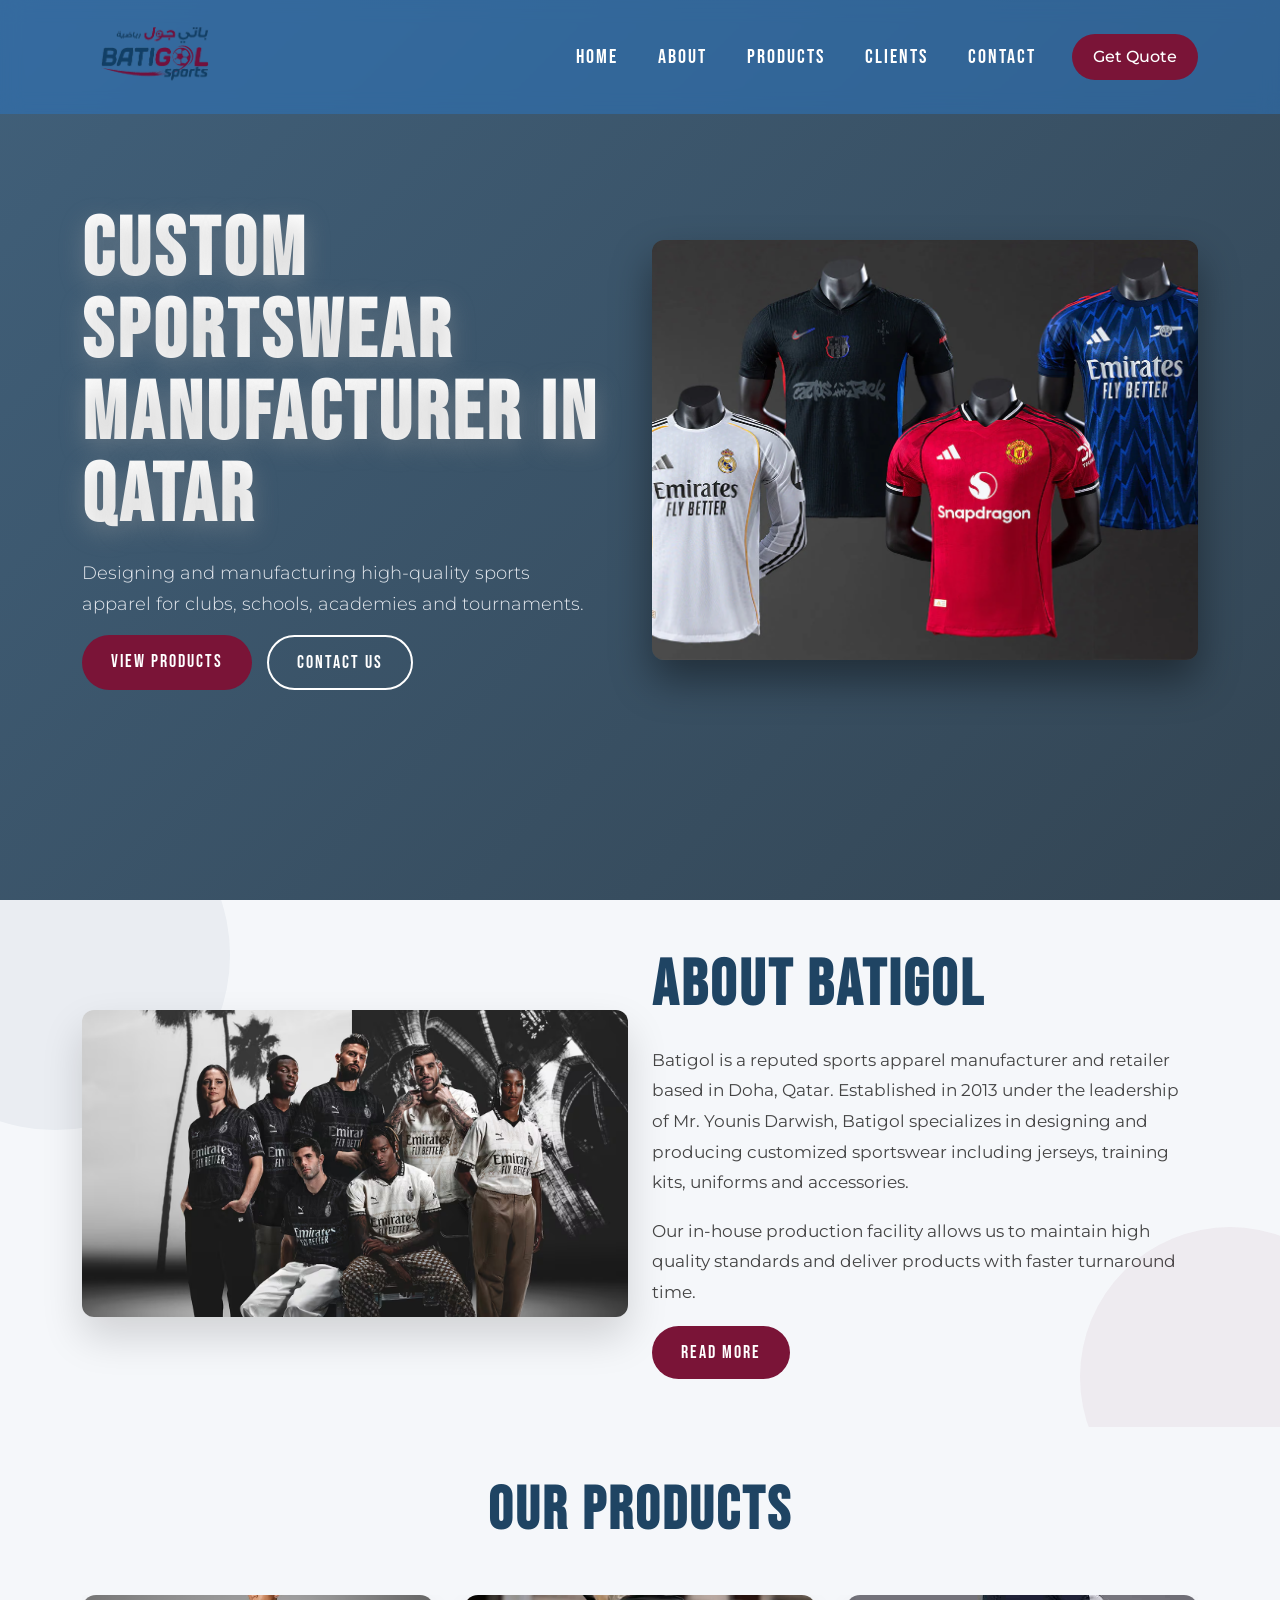
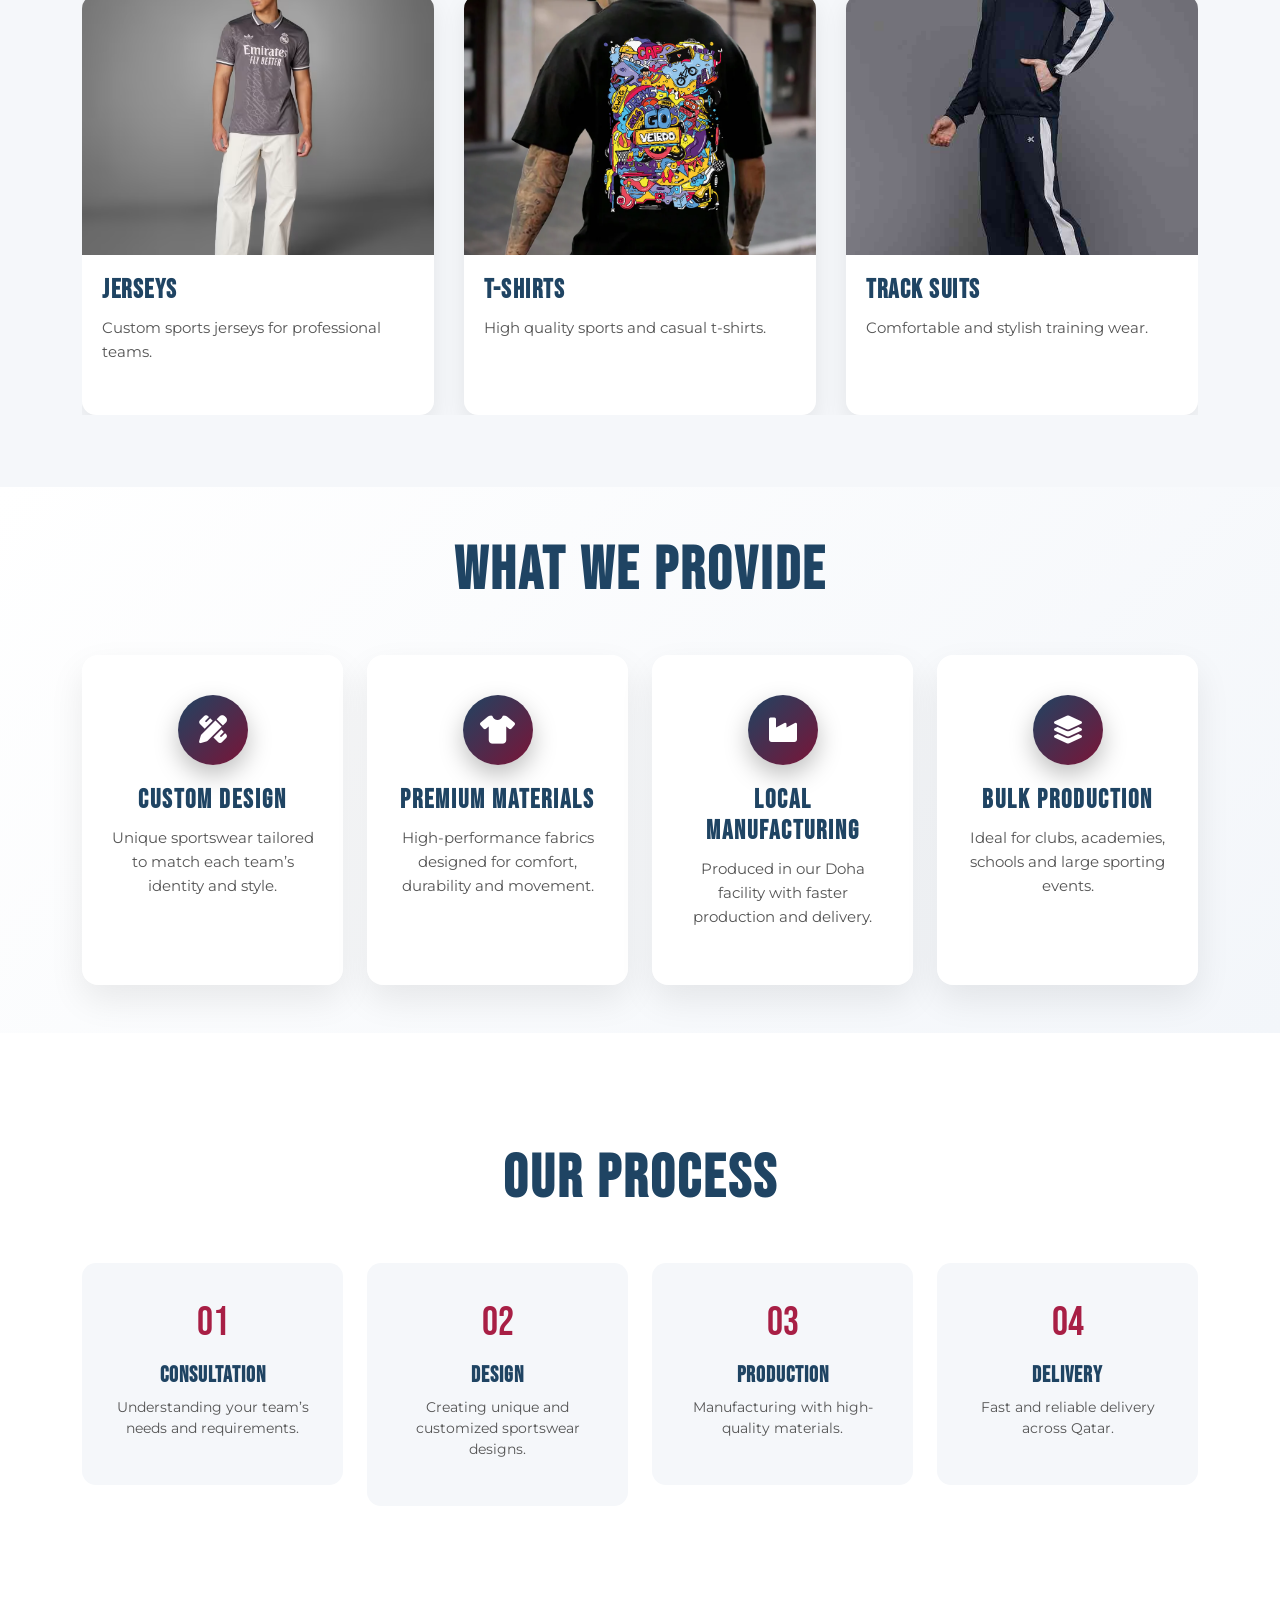
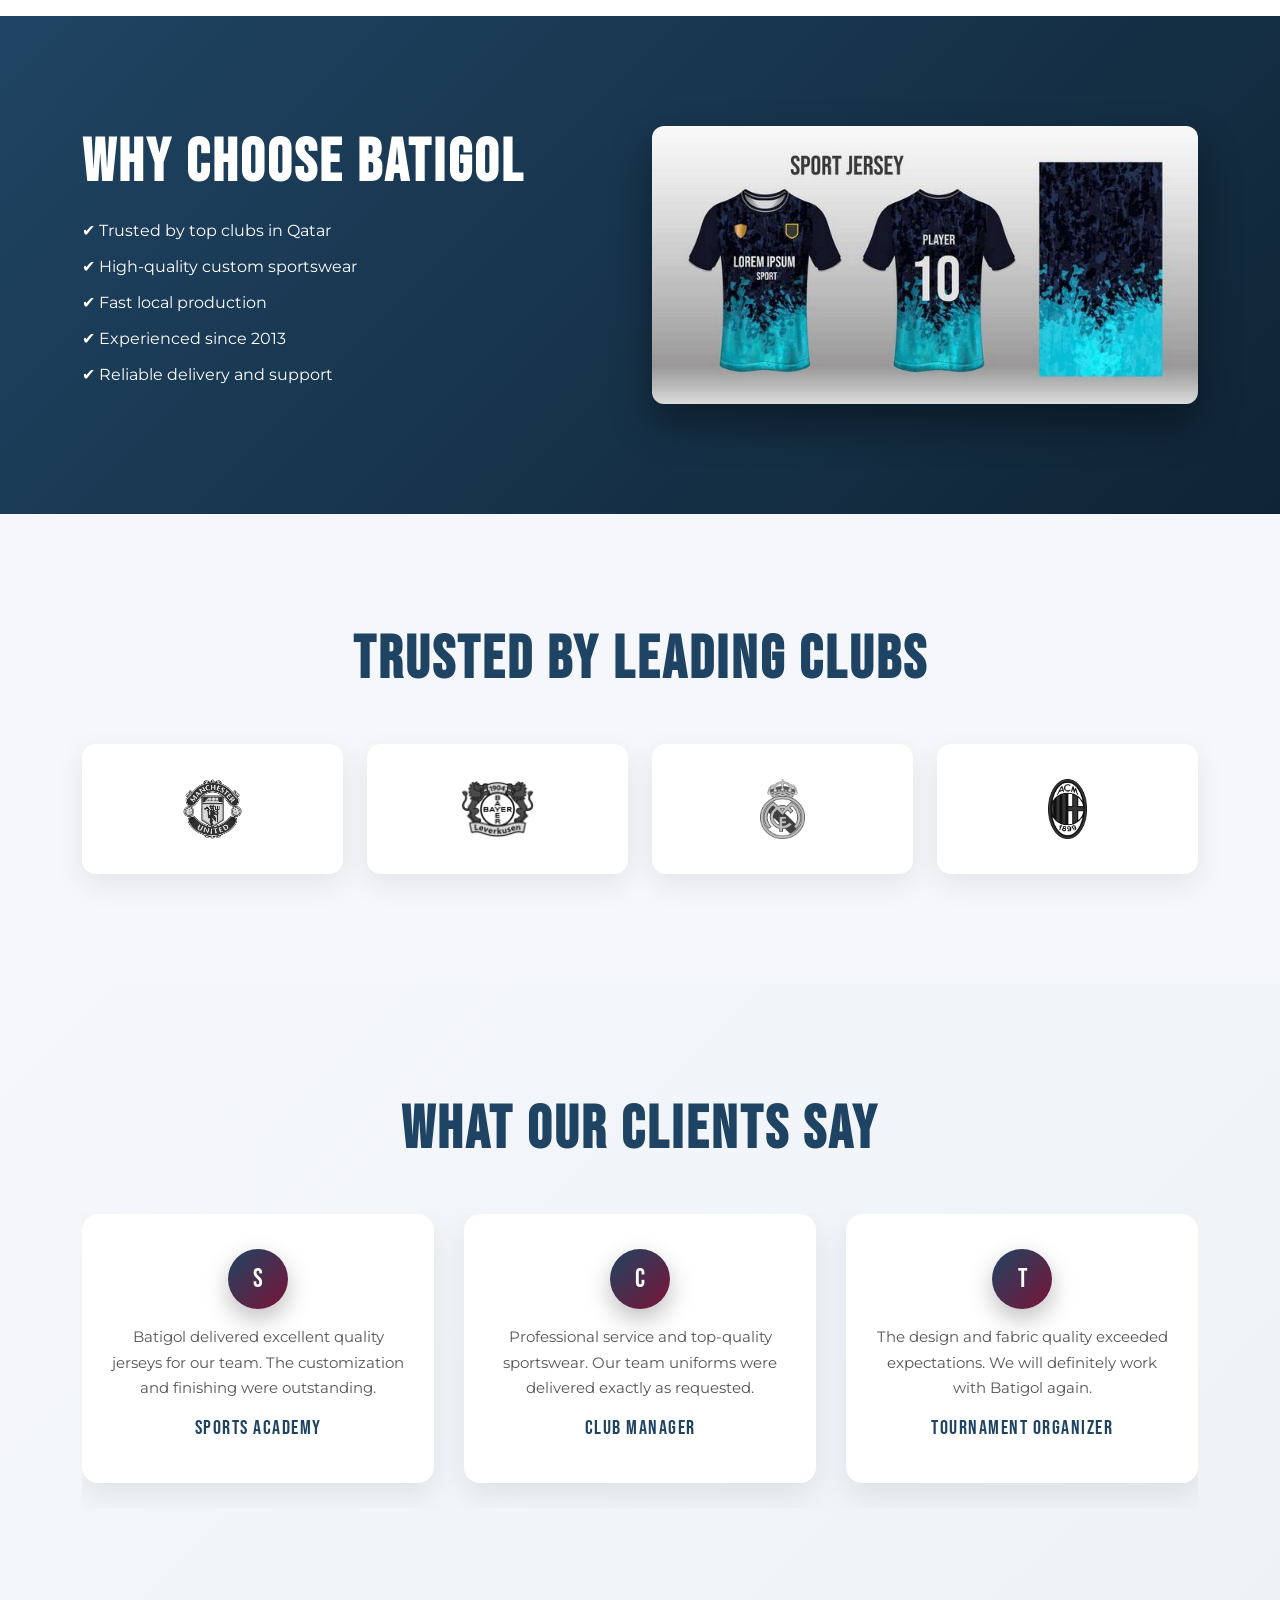
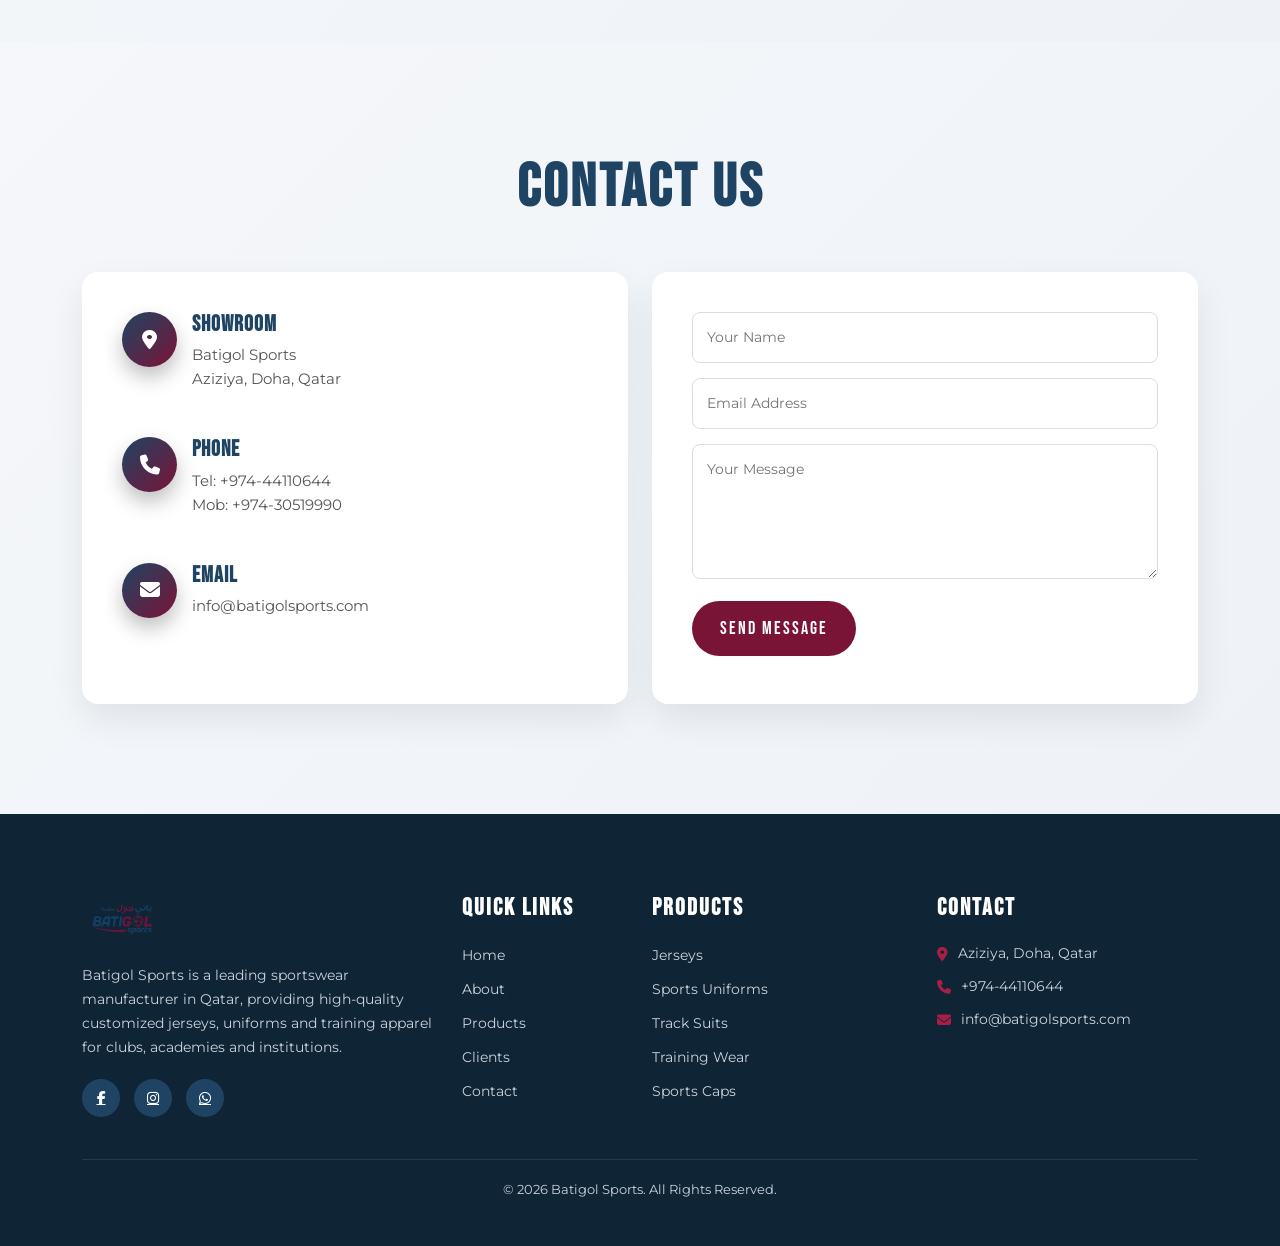
==== commit fef82fbc: "updated website" ====
--- a/index.html
+++ b/index.html
@@ -700,11 +700,6 @@
 
 
 
-
-<<<<<<< HEAD
-
-=======
->>>>>>> e1587d3 (ready for hostging)
 <script>
 
 	let lastScroll = 0;
--- a/index.css
+++ b/index.css
@@ -4,6 +4,9 @@
 body{
 animation:fadein 1s ease;
 overflow-x: hidden;
+}
+html, body{
+	overflow-x:hidden;
 }
 
 @keyframes fadein{
@@ -467,13 +470,13 @@
 	line-height:1.6;
 }
 .products-track{
-	display:flex;
-	gap:30px;
+	overflow:hidden;
+	width:100%;
 	transition:transform 0.8s ease;
 }
 
 .product-card{
-	min-width:calc(33.333% - 20px);
+	min-width:100%;
 	background:white;
 	border-radius:14px;
 	overflow:hidden;
